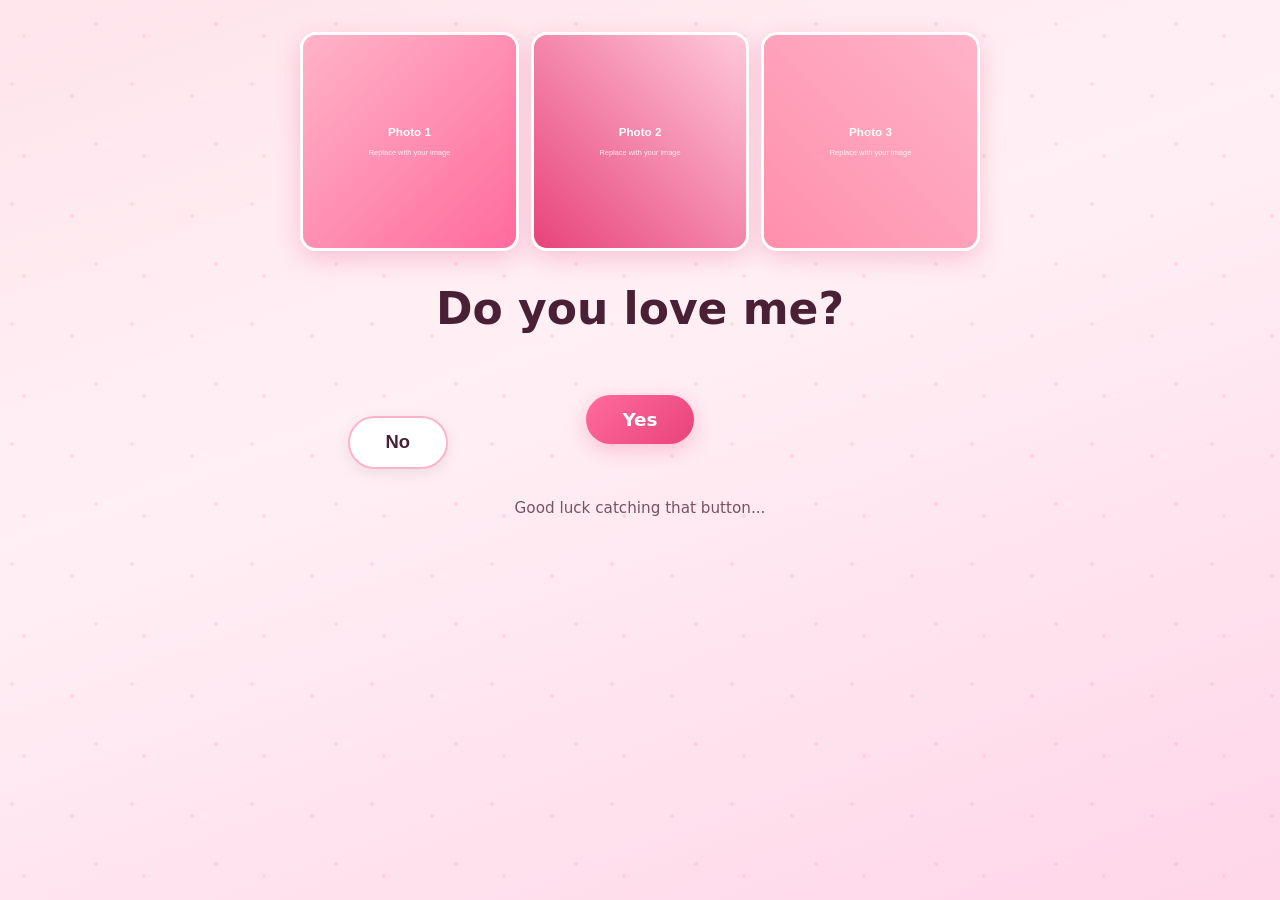
==== index.html @ 162b0b5b "first commit" ====
<!DOCTYPE html>
<html lang="en">
<head>
  <meta charset="UTF-8">
  <meta name="viewport" content="width=device-width, initial-scale=1.0">
  <title>Do you love me?</title>
  <link rel="stylesheet" href="css/style.css">
</head>
<body class="page-main">
  <div class="hearts-bg" aria-hidden="true"></div>

  <main class="container">
    <div class="photo-grid">
      <img src="images/main-1.svg" alt="Photo 1" class="photo">
      <img src="images/main-2.svg" alt="Photo 2" class="photo">
      <img src="images/main-3.svg" alt="Photo 3" class="photo">
    </div>

    <h1 class="title">Do you love me?</h1>

    <div class="button-area" id="button-area">
      <a href="date.html" class="btn btn-yes" id="yes-btn">Yes</a>
      <button type="button" class="btn btn-no" id="no-btn">No</button>
    </div>

    <p class="hint hidden" id="no-hint"></p>
  </main>

  <script src="js/main.js"></script>
</body>
</html>
---- css/style.css ----
*,
*::before,
*::after {
  box-sizing: border-box;
  margin: 0;
  padding: 0;
}

:root {
  --pink: #ff6b9d;
  --pink-dark: #e8437a;
  --rose: #ffb3c9;
  --cream: #fff5f8;
  --text: #4a2035;
  --shadow: rgba(232, 67, 122, 0.25);
}

html {
  min-height: 100%;
}

body {
  min-height: 100vh;
  font-family: "Segoe UI", system-ui, -apple-system, sans-serif;
  color: var(--text);
  overflow-x: hidden;
}

.page-main {
  background: linear-gradient(160deg, #ffe4ec 0%, #fff0f5 40%, #ffd6e8 100%);
}

.page-date {
  background: linear-gradient(160deg, #ffe8f0 0%, #fff5f8 50%, #ffc9dc 100%);
}

.page-sad {
  background: linear-gradient(160deg, #2a2438 0%, #3d3550 50%, #1e1a28 100%);
  color: #d4cce0;
}

.hearts-bg {
  position: fixed;
  inset: 0;
  pointer-events: none;
  opacity: 0.15;
  background-image:
    radial-gradient(circle at 20% 30%, var(--pink) 2px, transparent 2px),
    radial-gradient(circle at 80% 20%, var(--pink) 2px, transparent 2px),
    radial-gradient(circle at 60% 80%, var(--pink) 2px, transparent 2px),
    radial-gradient(circle at 10% 70%, var(--pink) 2px, transparent 2px);
  background-size: 120px 120px;
}

.container {
  position: relative;
  z-index: 1;
  max-width: 720px;
  margin: 0 auto;
  padding: 2rem 1.25rem 3rem;
  text-align: center;
}

.container-narrow {
  max-width: 480px;
}

.photo-grid {
  display: grid;
  grid-template-columns: repeat(3, 1fr);
  gap: 0.75rem;
  margin-bottom: 2rem;
}

.photo {
  width: 100%;
  aspect-ratio: 1;
  object-fit: cover;
  border-radius: 1rem;
  box-shadow: 0 8px 24px var(--shadow);
  border: 3px solid white;
}

.photo-hero {
  max-width: 280px;
  margin: 0 auto 1.5rem;
  display: block;
}

.title {
  font-size: clamp(2rem, 6vw, 2.75rem);
  font-weight: 700;
  margin-bottom: 0.5rem;
  line-height: 1.2;
}

.subtitle {
  font-size: 1.05rem;
  opacity: 0.85;
  margin-bottom: 2rem;
  line-height: 1.5;
}

.button-area {
  position: relative;
  min-height: 120px;
  display: flex;
  flex-wrap: wrap;
  align-items: center;
  justify-content: center;
  gap: 1rem;
  margin-top: 1.5rem;
}

.btn {
  display: inline-flex;
  align-items: center;
  justify-content: center;
  padding: 0.85rem 2.25rem;
  font-size: 1.15rem;
  font-weight: 600;
  border: none;
  border-radius: 999px;
  cursor: pointer;
  text-decoration: none;
  transition: transform 0.15s ease, box-shadow 0.15s ease;
  user-select: none;
  -webkit-tap-highlight-color: transparent;
}

.btn-yes {
  background: linear-gradient(135deg, var(--pink), var(--pink-dark));
  color: white;
  box-shadow: 0 6px 20px var(--shadow);
}

.btn-yes:hover {
  transform: scale(1.05);
  box-shadow: 0 8px 28px var(--shadow);
}

.btn-no {
  background: white;
  color: var(--text);
  border: 2px solid var(--rose);
  box-shadow: 0 4px 16px rgba(0, 0, 0, 0.08);
  position: absolute;
  transition: left 0.12s ease, top 0.12s ease, transform 0.15s ease;
}

.btn-no.chase-mode {
  cursor: default;
}

.btn-no.clickable-mode {
  position: relative;
  cursor: pointer;
  animation: pulse 1.5s ease infinite;
}

.btn-no.clickable-mode:hover {
  transform: scale(1.05);
}

@keyframes pulse {
  0%, 100% { box-shadow: 0 4px 16px rgba(0, 0, 0, 0.08); }
  50% { box-shadow: 0 4px 24px var(--shadow); }
}

.btn-full {
  width: 100%;
  margin-top: 0.5rem;
}

.btn-muted {
  background: rgba(255, 255, 255, 0.1);
  color: #d4cce0;
  border: 1px solid rgba(255, 255, 255, 0.2);
}

.btn-muted:hover {
  background: rgba(255, 255, 255, 0.15);
}

.btn:disabled {
  opacity: 0.6;
  cursor: not-allowed;
}

.hint {
  margin-top: 1.25rem;
  font-size: 0.95rem;
  opacity: 0.75;
  min-height: 1.5em;
}

.hidden {
  display: none !important;
}

.date-form {
  text-align: left;
}

.field {
  display: flex;
  flex-direction: column;
  gap: 0.4rem;
  margin-bottom: 1.25rem;
}

.field span {
  font-weight: 600;
  font-size: 0.95rem;
}

.field input,
.field textarea {
  padding: 0.75rem 1rem;
  border: 2px solid var(--rose);
  border-radius: 0.75rem;
  font: inherit;
  background: white;
  color: var(--text);
}

.field input:focus,
.field textarea:focus {
  outline: none;
  border-color: var(--pink);
  box-shadow: 0 0 0 3px rgba(255, 107, 157, 0.2);
}

.field textarea {
  resize: vertical;
  min-height: 100px;
}

.form-status {
  margin-top: 1rem;
  text-align: center;
  font-weight: 600;
}

.form-status.success {
  color: #2d8a4e;
}

.form-status.error {
  color: #c0392b;
}

.back-link {
  display: inline-block;
  margin-top: 2rem;
  color: var(--pink-dark);
  text-decoration: none;
  font-weight: 600;
}

.back-link:hover {
  text-decoration: underline;
}

.sad-content {
  padding-top: 4rem;
}

.sad-photo {
  border-color: rgba(255, 255, 255, 0.15);
  filter: grayscale(0.4) brightness(0.85);
}

.sad-title {
  color: #e8e0f0;
  font-size: clamp(2.5rem, 8vw, 3.5rem);
}

.sad-text {
  color: #a89bb8;
  margin-bottom: 2.5rem;
}

@media (max-width: 520px) {
  .photo-grid {
    grid-template-columns: 1fr;
    max-width: 220px;
    margin-left: auto;
    margin-right: auto;
  }

  .button-area {
    min-height: 160px;
  }
}
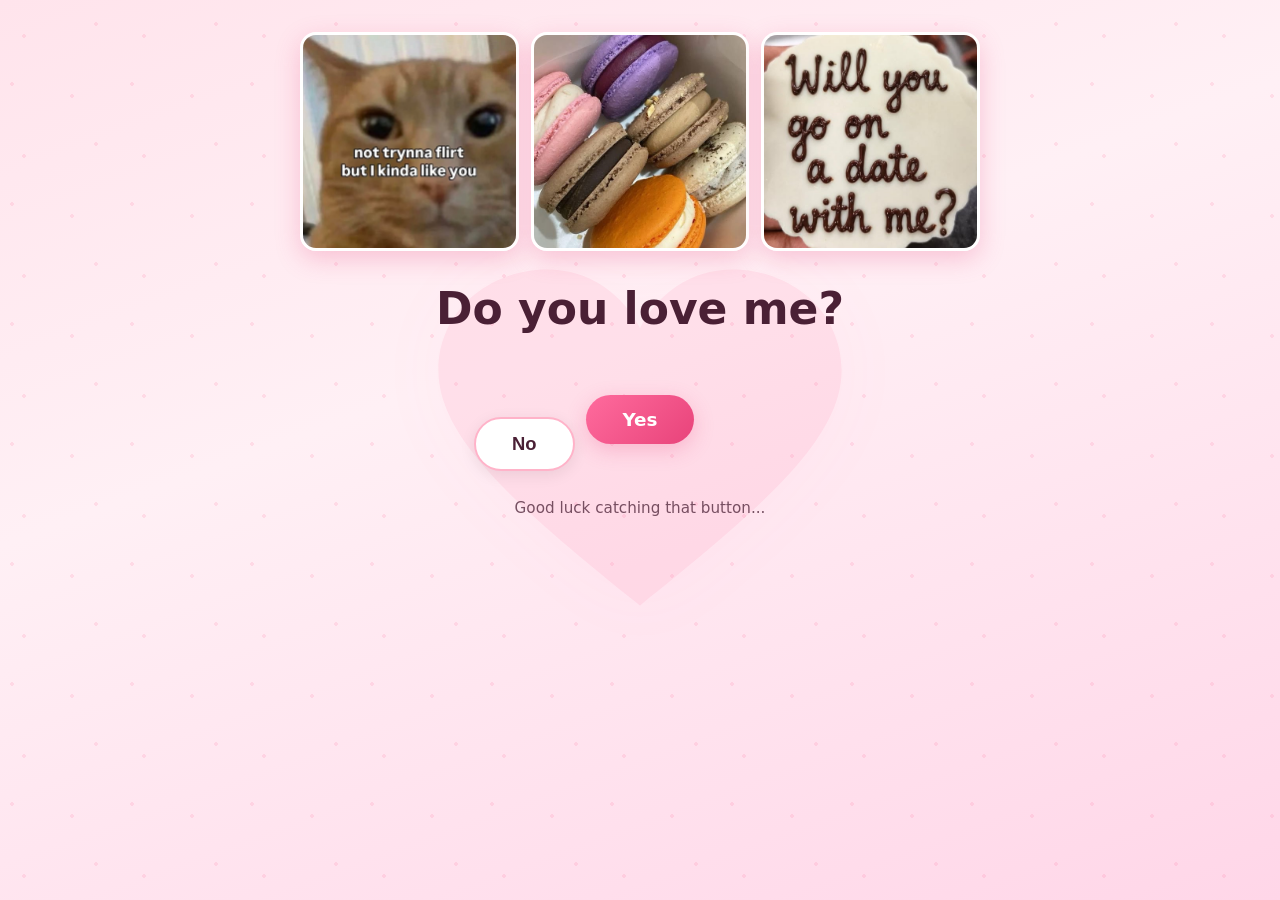
==== commit 78835da0: "changes" ====
--- a/index.html
+++ b/index.html
@@ -5,15 +5,25 @@
   <meta name="viewport" content="width=device-width, initial-scale=1.0">
   <title>Do you love me?</title>
   <link rel="stylesheet" href="css/style.css">
+  <link rel="stylesheet" href="css/animations.css">
 </head>
 <body class="page-main">
   <div class="hearts-bg" aria-hidden="true"></div>
+  <div class="floating-hearts" id="floating-hearts" aria-hidden="true"></div>
+
+  <div class="big-heart-wrap" aria-hidden="true">
+    <div class="big-heart">
+      <svg viewBox="0 0 100 90" xmlns="http://www.w3.org/2000/svg">
+        <path d="M50 82 C20 58 2 42 2 26 C2 12 14 2 28 2 C38 2 46 8 50 16 C54 8 62 2 72 2 C86 2 98 12 98 26 C98 42 80 58 50 82Z" fill="currentColor"/>
+      </svg>
+    </div>
+  </div>
 
   <main class="container">
     <div class="photo-grid">
-      <img src="images/main-1.svg" alt="Photo 1" class="photo">
-      <img src="images/main-2.svg" alt="Photo 2" class="photo">
-      <img src="images/main-3.svg" alt="Photo 3" class="photo">
+      <img src="images/flirt.jpg" alt="Photo 1" class="photo">
+      <img src="images/cookie.jpg" alt="Photo 2" class="photo">
+      <img src="images/date.jpg" alt="Photo 3" class="photo">
     </div>
 
     <h1 class="title">Do you love me?</h1>
@@ -24,8 +34,10 @@
     </div>
 
     <p class="hint hidden" id="no-hint"></p>
+    <div class="guilt-popups" id="guilt-popups" aria-live="polite"></div>
   </main>
 
+  <script src="js/animations.js"></script>
   <script src="js/main.js"></script>
 </body>
 </html>
--- a/css/style.css
+++ b/css/style.css
@@ -54,7 +54,7 @@
 
 .container {
   position: relative;
-  z-index: 1;
+  z-index: 2;
   max-width: 720px;
   margin: 0 auto;
   padding: 2rem 1.25rem 3rem;
@@ -192,6 +192,66 @@
   font-size: 0.95rem;
   opacity: 0.75;
   min-height: 1.5em;
+  transition: opacity 0.2s ease;
+}
+
+.hint.guilt-flash {
+  opacity: 1;
+  color: var(--pink-dark);
+  font-weight: 600;
+  animation: guilt-shake 0.45s ease;
+}
+
+.guilt-popups {
+  position: fixed;
+  inset: 0;
+  pointer-events: none;
+  z-index: 3;
+}
+
+.guilt-bubble {
+  position: fixed;
+  padding: 0.5rem 1rem;
+  background: white;
+  color: var(--pink-dark);
+  font-weight: 700;
+  font-size: 1rem;
+  border-radius: 999px;
+  border: 2px solid var(--rose);
+  box-shadow: 0 6px 20px var(--shadow);
+  white-space: nowrap;
+  animation: guilt-pop 1.8s ease forwards;
+  transform: translate(-50%, -50%);
+}
+
+@keyframes guilt-shake {
+  0%, 100% { transform: translateX(0); }
+  20% { transform: translateX(-6px); }
+  40% { transform: translateX(6px); }
+  60% { transform: translateX(-4px); }
+  80% { transform: translateX(4px); }
+}
+
+@keyframes guilt-pop {
+  0% {
+    opacity: 0;
+    transform: translate(-50%, -50%) scale(0.5);
+  }
+  12% {
+    opacity: 1;
+    transform: translate(-50%, -60%) scale(1.08);
+  }
+  25% {
+    transform: translate(-50%, -75%) scale(1);
+  }
+  75% {
+    opacity: 1;
+    transform: translate(-50%, -95%) scale(1);
+  }
+  100% {
+    opacity: 0;
+    transform: translate(-50%, -120%) scale(0.9);
+  }
 }
 
 .hidden {
--- a/css/animations.css
+++ b/css/animations.css
@@ -0,0 +1,260 @@
+/* ── Floating hearts (background) ── */
+.floating-hearts {
+  position: fixed;
+  inset: 0;
+  pointer-events: none;
+  z-index: 0;
+  overflow: hidden;
+}
+
+.float-heart {
+  position: absolute;
+  bottom: -40px;
+  color: var(--pink);
+  animation: float-up linear infinite;
+  will-change: transform, opacity;
+}
+
+@keyframes float-up {
+  0% {
+    transform: translateY(0) translateX(0) rotate(0deg) scale(1);
+    opacity: 0;
+  }
+  8% {
+    opacity: var(--heart-opacity, 0.35);
+  }
+  50% {
+    transform: translateY(-55vh) translateX(var(--drift, 20px)) rotate(180deg) scale(1.1);
+  }
+  92% {
+    opacity: var(--heart-opacity, 0.35);
+  }
+  100% {
+    transform: translateY(-110vh) translateX(calc(var(--drift, 20px) * -0.5)) rotate(360deg) scale(0.9);
+    opacity: 0;
+  }
+}
+
+/* ── Big beating heart (main page) ── */
+.big-heart-wrap {
+  position: fixed;
+  inset: 0;
+  display: flex;
+  align-items: center;
+  justify-content: center;
+  pointer-events: none;
+  z-index: 0;
+}
+
+.big-heart {
+  width: min(70vw, 420px);
+  height: min(70vw, 420px);
+  color: var(--pink);
+  opacity: 0.12;
+  animation: heartbeat 1.1s ease-in-out infinite;
+  filter: drop-shadow(0 0 40px rgba(255, 107, 157, 0.3));
+}
+
+.big-heart svg {
+  width: 100%;
+  height: 100%;
+}
+
+@keyframes heartbeat {
+  0%, 100% {
+    transform: scale(1);
+  }
+  15% {
+    transform: scale(1.12);
+  }
+  30% {
+    transform: scale(1);
+  }
+  45% {
+    transform: scale(1.08);
+  }
+  60% {
+    transform: scale(1);
+  }
+}
+
+/* ── Breaking heart (sad page) ── */
+.sad-bg {
+  position: fixed;
+  inset: 0;
+  pointer-events: none;
+  z-index: 0;
+  overflow: hidden;
+}
+
+.breaking-heart {
+  position: absolute;
+  top: 50%;
+  left: 50%;
+  width: min(55vw, 260px);
+  height: min(55vw, 260px);
+  transform: translate(-50%, -58%);
+}
+
+.breaking-heart svg {
+  width: 100%;
+  height: 100%;
+  overflow: visible;
+}
+
+.heart-whole {
+  fill: #6b4a6e;
+  opacity: 0.35;
+  transform-origin: center;
+  animation: heart-show 0.8s ease forwards;
+}
+
+.heart-piece-left,
+.heart-piece-right {
+  fill: #6b4a6e;
+  opacity: 0;
+  transform-origin: 50px 45px;
+  transform-box: fill-box;
+}
+
+.heart-crack {
+  stroke: #3d2a40;
+  stroke-width: 2;
+  fill: none;
+  opacity: 0;
+  stroke-dasharray: 40;
+  stroke-dashoffset: 40;
+  transform-origin: 50px 45px;
+}
+
+.breaking-heart.animate .heart-whole {
+  animation: heart-fade-out 0.4s ease 1.2s forwards;
+}
+
+.breaking-heart.animate .heart-crack {
+  animation: crack-draw 0.5s ease 1s forwards;
+}
+
+.breaking-heart.animate .heart-piece-left {
+  opacity: 0.4;
+  animation: break-left 1.2s ease 1.4s forwards;
+}
+
+.breaking-heart.animate .heart-piece-right {
+  opacity: 0.4;
+  animation: break-right 1.2s ease 1.4s forwards;
+}
+
+@keyframes heart-show {
+  from { opacity: 0; transform: scale(0.6); }
+  to { opacity: 0.35; transform: scale(1); }
+}
+
+@keyframes heart-fade-out {
+  to { opacity: 0; transform: scale(1); }
+}
+
+@keyframes crack-draw {
+  to { opacity: 0.8; stroke-dashoffset: 0; }
+}
+
+@keyframes break-left {
+  0% {
+    opacity: 0.4;
+    transform: translate(0, 0) rotate(0deg);
+  }
+  100% {
+    opacity: 0.15;
+    transform: translate(-35px, 30px) rotate(-18deg);
+  }
+}
+
+@keyframes break-right {
+  0% {
+    opacity: 0.4;
+    transform: translate(0, 0) rotate(0deg);
+  }
+  100% {
+    opacity: 0.15;
+    transform: translate(35px, 30px) rotate(18deg);
+  }
+}
+
+.sad-drip {
+  position: absolute;
+  width: 8px;
+  height: 8px;
+  background: #5a4060;
+  border-radius: 50% 50% 50% 50% / 60% 60% 40% 40%;
+  opacity: 0;
+  animation: drip-fall 2s ease-in infinite;
+}
+
+.sad-drip:nth-child(1) { left: 48%; top: 52%; animation-delay: 2.2s; }
+.sad-drip:nth-child(2) { left: 52%; top: 54%; animation-delay: 2.6s; width: 6px; height: 6px; }
+
+@keyframes drip-fall {
+  0% { opacity: 0; transform: translateY(0) scale(1); }
+  15% { opacity: 0.5; }
+  100% { opacity: 0; transform: translateY(80px) scale(0.5); }
+}
+
+/* ── Confetti / party poppers (date page) ── */
+.confetti-canvas {
+  position: fixed;
+  inset: 0;
+  width: 100%;
+  height: 100%;
+  pointer-events: none;
+  z-index: 0;
+}
+
+.party-popper {
+  position: fixed;
+  font-size: 2.5rem;
+  pointer-events: none;
+  z-index: 0;
+  animation: popper-bounce 2s ease infinite;
+  opacity: 0.7;
+}
+
+.party-popper-left {
+  left: 4%;
+  bottom: 12%;
+  animation-delay: 0s;
+}
+
+.party-popper-right {
+  right: 4%;
+  bottom: 15%;
+  animation-delay: 0.6s;
+  transform: scaleX(-1);
+}
+
+@keyframes popper-bounce {
+  0%, 100% { transform: translateY(0) rotate(-8deg); }
+  50% { transform: translateY(-12px) rotate(8deg); }
+}
+
+.party-popper-right {
+  animation-name: popper-bounce-flip;
+}
+
+@keyframes popper-bounce-flip {
+  0%, 100% { transform: scaleX(-1) translateY(0) rotate(-8deg); }
+  50% { transform: scaleX(-1) translateY(-12px) rotate(8deg); }
+}
+
+@media (prefers-reduced-motion: reduce) {
+  .float-heart,
+  .big-heart,
+  .breaking-heart *,
+  .party-popper,
+  .sad-drip {
+    animation: none !important;
+  }
+
+  .heart-whole { opacity: 0.2; }
+  .heart-piece-left,
+  .heart-piece-right { opacity: 0.15; }
+}
